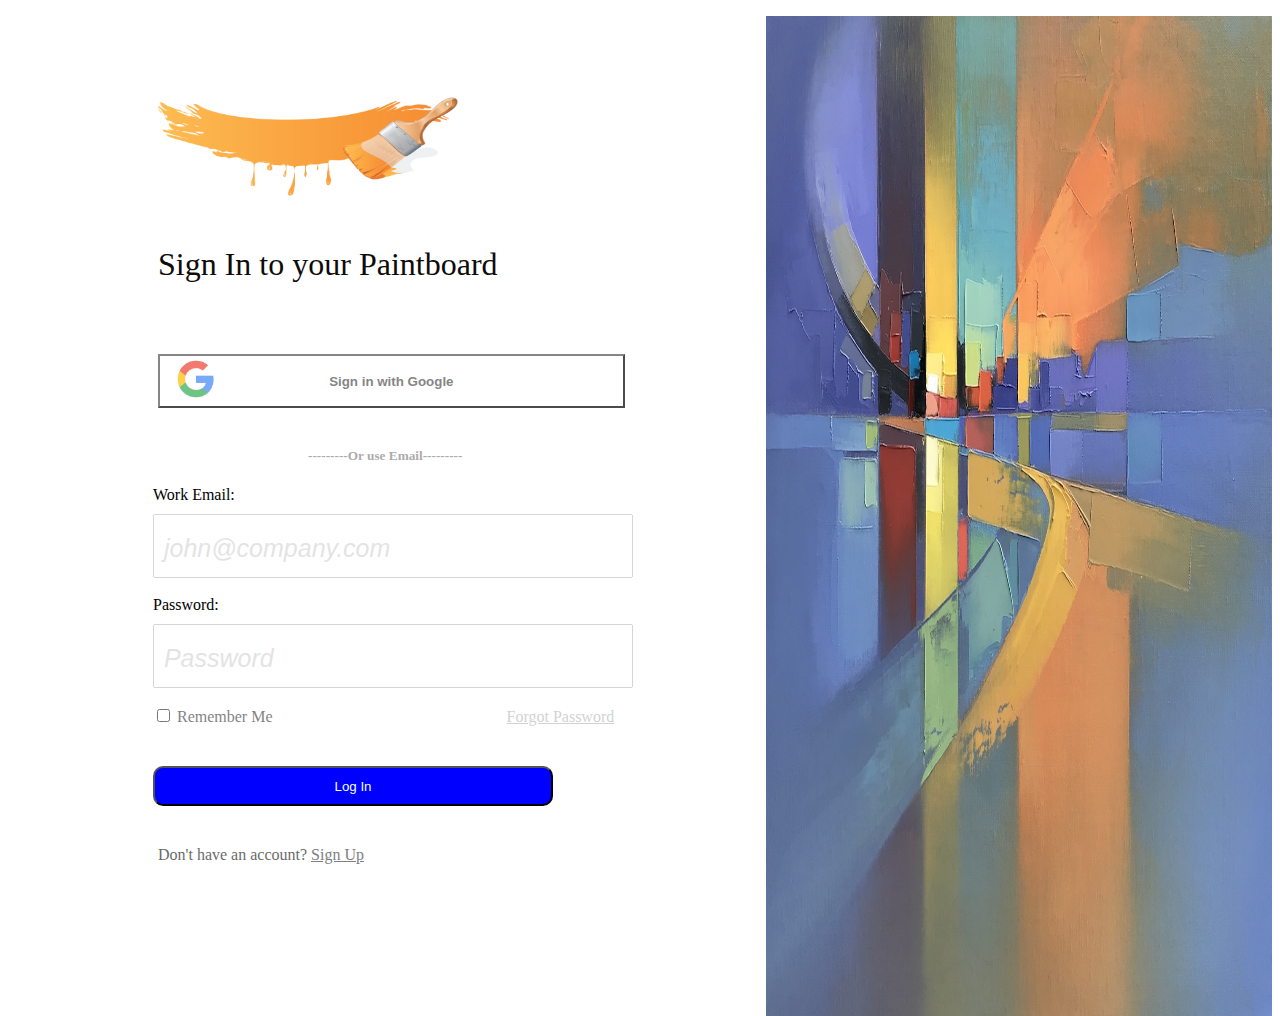
==== index.html @ 0ef3b47f "Assignment" ====
<!DOCTYPE html>
<html lang="en">
<head>
    <meta charset="UTF-8">
    <meta http-equiv="X-UA-Compatible" content="IE=edge">
    <meta name="viewport" content="width=device-width, initial-scale=1.0">
    <title>Paintboard : Login </title>
    <link rel="stylesheet" href="assignment.css">
    
</head>
<body>
    <div class="div1">
        <img src="side_cover.jpg"/>

    <ul class="l1">
        <li class="li1"><a href="#"><img id="org_logo"  src="logo.png"></a></li>
    </ul>
    
    <h1 id="heading1"><strong> Sign In to your Paintboard </strong></h1>
    <div class="">
    <button type="button" style="background-color: white;" id="button1"><strong>Sign in with Google </strong></button>
    <img src="Glogo.png" id="google_icon" />
    </div>
    </div>
    <br>
    <h5>---------Or use Email---------</h5>
 <div class="square">
    <form id="loginform" method="POST">
        <div >
        <label class="label1" for="email">Work Email: </label>
        <br>
        <input class="inputs" class="form-control" type="text" id="Email" placeholder=" john@company.com" required>
        </div>
        <br>
        <div class="form-group pass-box">
        <label class="label1" for="pass">Password: </label>
        <div class="ips">
        <input class="inputs"  id="pwd" type="password"  placeholder=" Password" required>
        </div>
        <br>
        <input type="checkbox" name="remember me" id="rem_check" value="remember"/>
        <label id="rem" for="c1">Remember Me </label>
        <a class="link1" href="#">Forgot Password</a>
        <br>
        <button id="button3" type="submit" onsubmit="validateEmail(), checkPassword()">Log In </button>

        </div>
    </form>
        <div class="div4">
            <label id="label4" for="link2">Don't have an account?</label>
            <a id="slink" href="register.html">Sign Up</a>
        </div>

<script src="js/code.js"></script>

</body>
</html>
---- assignment.css ----
#org_logo{
    width: 300px;
    height: 100px;
    margin-top: 80px;
    margin-left: 250;
}

img{
    float: right;
    margin-top: 0;
    width: 40%;
    height: 1000px;
}

li {
    float: left;
    
  }

#heading1{
    
    margin-top: 50px;
    margin-left: 150px;
    color: rgb(15, 11, 9);
    font-style:bold;
    font-weight: 100;
}

#label5{
    opacity: 0.5;
}

#button1{
    margin-left: 150px;
    margin-top: 50px;
    text-align: center;
    height: 4em;
    width: 35em;
    opacity: 0.7;
    color: rgb(83, 81, 81);
    cursor: pointer;

}

.l1 {
    margin-left: 150px;
    list-style-type: none;
    padding: 0;
    overflow: hidden;
    
}
#ltrial {
    margin-left: 150px;
}

#rem{
    opacity: 0.5;

}

#google_icon{
    height: 40px;
    width:40px;
    position: absolute;
    left:1px;
    font-size: 4em;
    margin-top: 55px;
    margin-left: 175px;
    margin-bottom: 20px;
    cursor: pointer;
    opacity: 0.7;
}

#button3{
    border-radius: 10px;
    width: 30em ;
    height:3em;
    margin-top: 40px;
    background-color: blue;
    color: azure;
}
.pass-box{
    position: relative;
}

.labels{
    margin-top: 0;
    opacity: 0.5;
}
#label4{
    opacity: 0.6;
    margin-top: 40px;
    
}
::placeholder{
    font-style: italic;
    right: 20px;
    font-size: 25px;
    opacity: 0.6;
}
.div4{
    margin-top: 40px;
    margin-left: 150px;
}
h5{
    margin-left: 300px;
    opacity: 0.5;
    
    color: rgb(94, 88, 88);
}
form{
    margin-left: 145px;
    margin-top: 20px;
}
.link1{
    margin-left: 230px;
    opacity:0.35;
    color: grey;
}
.link1:hover{
    color: blueviolet;
}
::placeholder{
    color: grey;
    opacity: 0.7;
    size: 5em;
}

input:focus{
    border-color:blue; 
}
.inputs{
    box-sizing: border-box;
    text-align: left;
    font-size: 1em;
    margin-top: 10px;
    width: 15em;
    height: 2em;
    font-size: 2em;
    opacity: 0.3;
}

  #slink
  {
      color: grey;

  }
  #slink:hover{
      color: blue;
  }
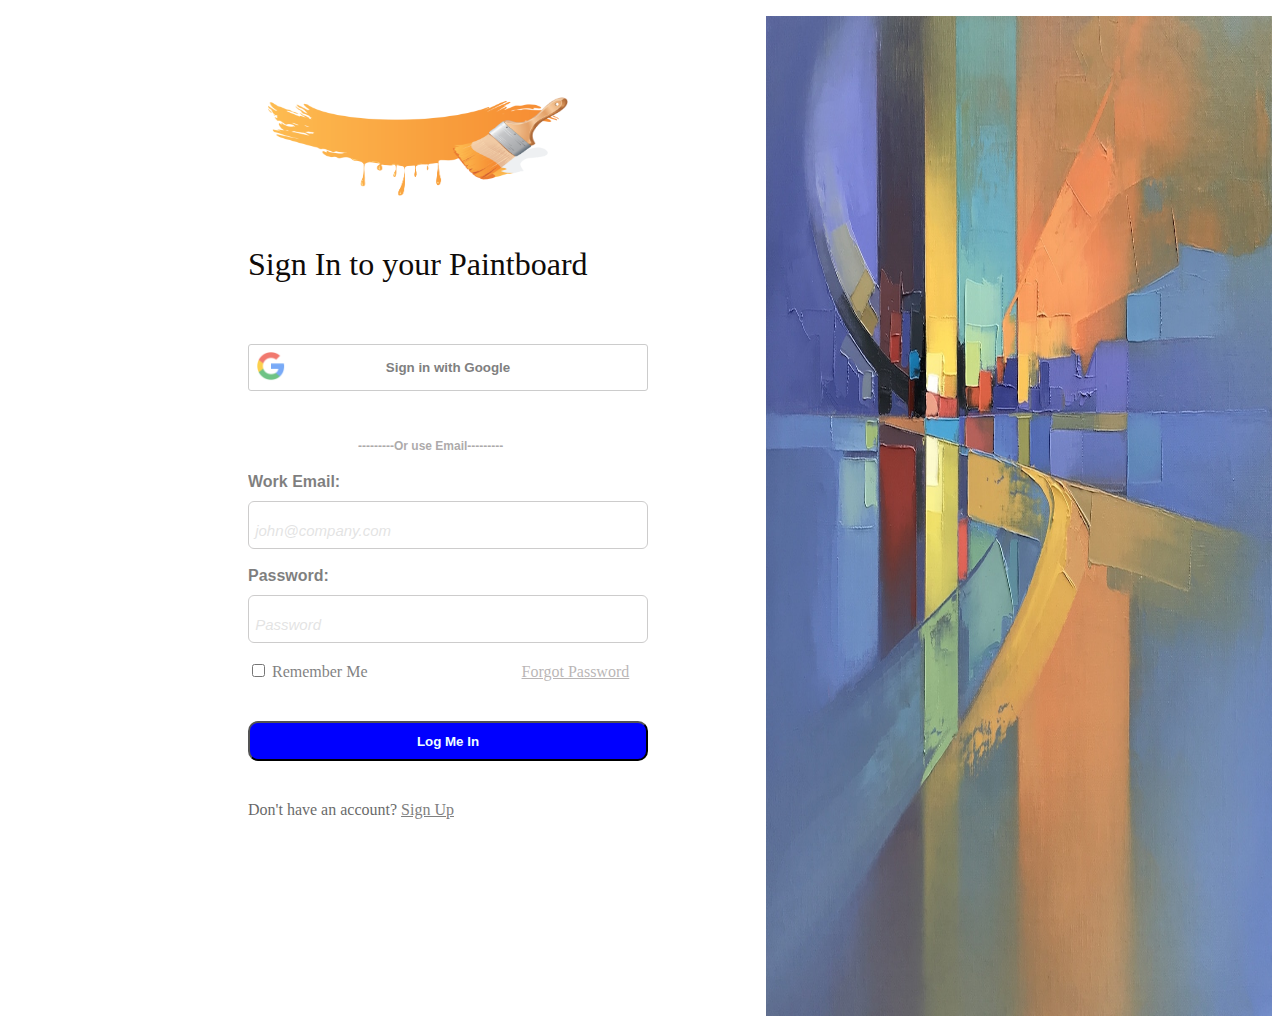
==== commit 20aa1840: "Assignment" ====
--- a/index.html
+++ b/index.html
@@ -6,43 +6,43 @@
     <meta name="viewport" content="width=device-width, initial-scale=1.0">
     <title>Paintboard : Login </title>
     <link rel="stylesheet" href="assignment.css">
+    <link rel="icon" type="image/png" href="favicon.jpeg">
     
 </head>
 <body>
     <div class="div1">
         <img src="side_cover.jpg"/>
-
-    <ul class="l1">
+    <ul class="l1" style="margin-top: -15;">
         <li class="li1"><a href="#"><img id="org_logo"  src="logo.png"></a></li>
     </ul>
     
     <h1 id="heading1"><strong> Sign In to your Paintboard </strong></h1>
-    <div class="">
+    <div class="gsign">
     <button type="button" style="background-color: white;" id="button1"><strong>Sign in with Google </strong></button>
     <img src="Glogo.png" id="google_icon" />
     </div>
     </div>
     <br>
-    <h5>---------Or use Email---------</h5>
+    <h5 style="font-size: 12px;font-family:'Franklin Gothic Medium', 'Arial Narrow', Arial, sans-serif;">---------Or use Email---------</h5>
  <div class="square">
-    <form id="loginform" method="POST">
-        <div >
+    <form id="loginform">
+        <div>
         <label class="label1" for="email">Work Email: </label>
         <br>
-        <input class="inputs" class="form-control" type="text" id="Email" placeholder=" john@company.com" required>
+        <input class="inputs" class="form-control" type="text" id="email" placeholder=" john@company.com" required>
         </div>
         <br>
         <div class="form-group pass-box">
-        <label class="label1" for="pass">Password: </label>
+        <label class="label1" for="pswd">Password: </label>
         <div class="ips">
-        <input class="inputs"  id="pwd" type="password"  placeholder=" Password" required>
+        <input class="inputs"  id="pswd" type="password"  placeholder=" Password" required>
         </div>
         <br>
         <input type="checkbox" name="remember me" id="rem_check" value="remember"/>
         <label id="rem" for="c1">Remember Me </label>
         <a class="link1" href="#">Forgot Password</a>
         <br>
-        <button id="button3" type="submit" onsubmit="validateEmail(), checkPassword()">Log In </button>
+        <button id="button3" onclick="validateEmail();"><strong>Log Me In </strong></button>
 
         </div>
     </form>
--- a/assignment.css
+++ b/assignment.css
@@ -2,12 +2,11 @@
     width: 300px;
     height: 100px;
     margin-top: 80px;
-    margin-left: 250;
+    margin-left: 110px;
 }
 
 img{
     float: right;
-    margin-top: 0;
     width: 40%;
     height: 1000px;
 }
@@ -20,7 +19,7 @@
 #heading1{
     
     margin-top: 50px;
-    margin-left: 150px;
+    margin-left: 240px;
     color: rgb(15, 11, 9);
     font-style:bold;
     font-weight: 100;
@@ -28,16 +27,19 @@
 
 #label5{
     opacity: 0.5;
+    margin-left: 90px;
 }
 
 #button1{
-    margin-left: 150px;
-    margin-top: 50px;
+    border:1px solid #ccc;
+    margin-bottom: 10px;
+    border-radius: 3px;
+    margin-left: 240px;
+    margin-top: 40px;
     text-align: center;
-    height: 4em;
-    width: 35em;
-    opacity: 0.7;
-    color: rgb(83, 81, 81);
+    height: 3.5em;
+    width: 30em;
+    color: gray;
     cursor: pointer;
 
 }
@@ -50,7 +52,7 @@
     
 }
 #ltrial {
-    margin-left: 150px;
+    margin-left: 240px;
 }
 
 #rem{
@@ -59,13 +61,13 @@
 }
 
 #google_icon{
-    height: 40px;
-    width:40px;
+    height: 30px;
+    width:30px;
     position: absolute;
     left:1px;
     font-size: 4em;
-    margin-top: 55px;
-    margin-left: 175px;
+    margin-top: 47px;
+    margin-left: 255px;
     margin-bottom: 20px;
     cursor: pointer;
     opacity: 0.7;
@@ -78,24 +80,28 @@
     margin-top: 40px;
     background-color: blue;
     color: azure;
+    cursor: pointer;
 }
 .pass-box{
     position: relative;
 }
 
-.labels{
+.label1{
+    font-family: Verdana, Geneva, Tahoma, sans-serif;
+    font-weight: bold;
     margin-top: 0;
     opacity: 0.5;
 }
 #label4{
     opacity: 0.6;
     margin-top: 40px;
+    margin-left: 90px;
     
 }
 ::placeholder{
     font-style: italic;
     right: 20px;
-    font-size: 25px;
+    font-size: 15px;
     opacity: 0.6;
 }
 .div4{
@@ -103,19 +109,19 @@
     margin-left: 150px;
 }
 h5{
-    margin-left: 300px;
+    font-family:'Franklin Gothic Medium', 'Arial Narrow', Arial, sans-serif;
+    margin-left: 350px;
     opacity: 0.5;
-    
     color: rgb(94, 88, 88);
 }
 form{
-    margin-left: 145px;
+    margin-left: 240px;
     margin-top: 20px;
 }
 .link1{
-    margin-left: 230px;
+    margin-left: 150px;
     opacity:0.35;
-    color: grey;
+    color: rgb(58, 47, 47);
 }
 .link1:hover{
     color: blueviolet;
@@ -130,12 +136,14 @@
     border-color:blue; 
 }
 .inputs{
+    border: 1px solid rgb(92, 89, 89);
+    border-radius: 6px;
     box-sizing: border-box;
     text-align: left;
     font-size: 1em;
     margin-top: 10px;
-    width: 15em;
-    height: 2em;
+    width: 12.5em;
+    height: 1.5em;
     font-size: 2em;
     opacity: 0.3;
 }
